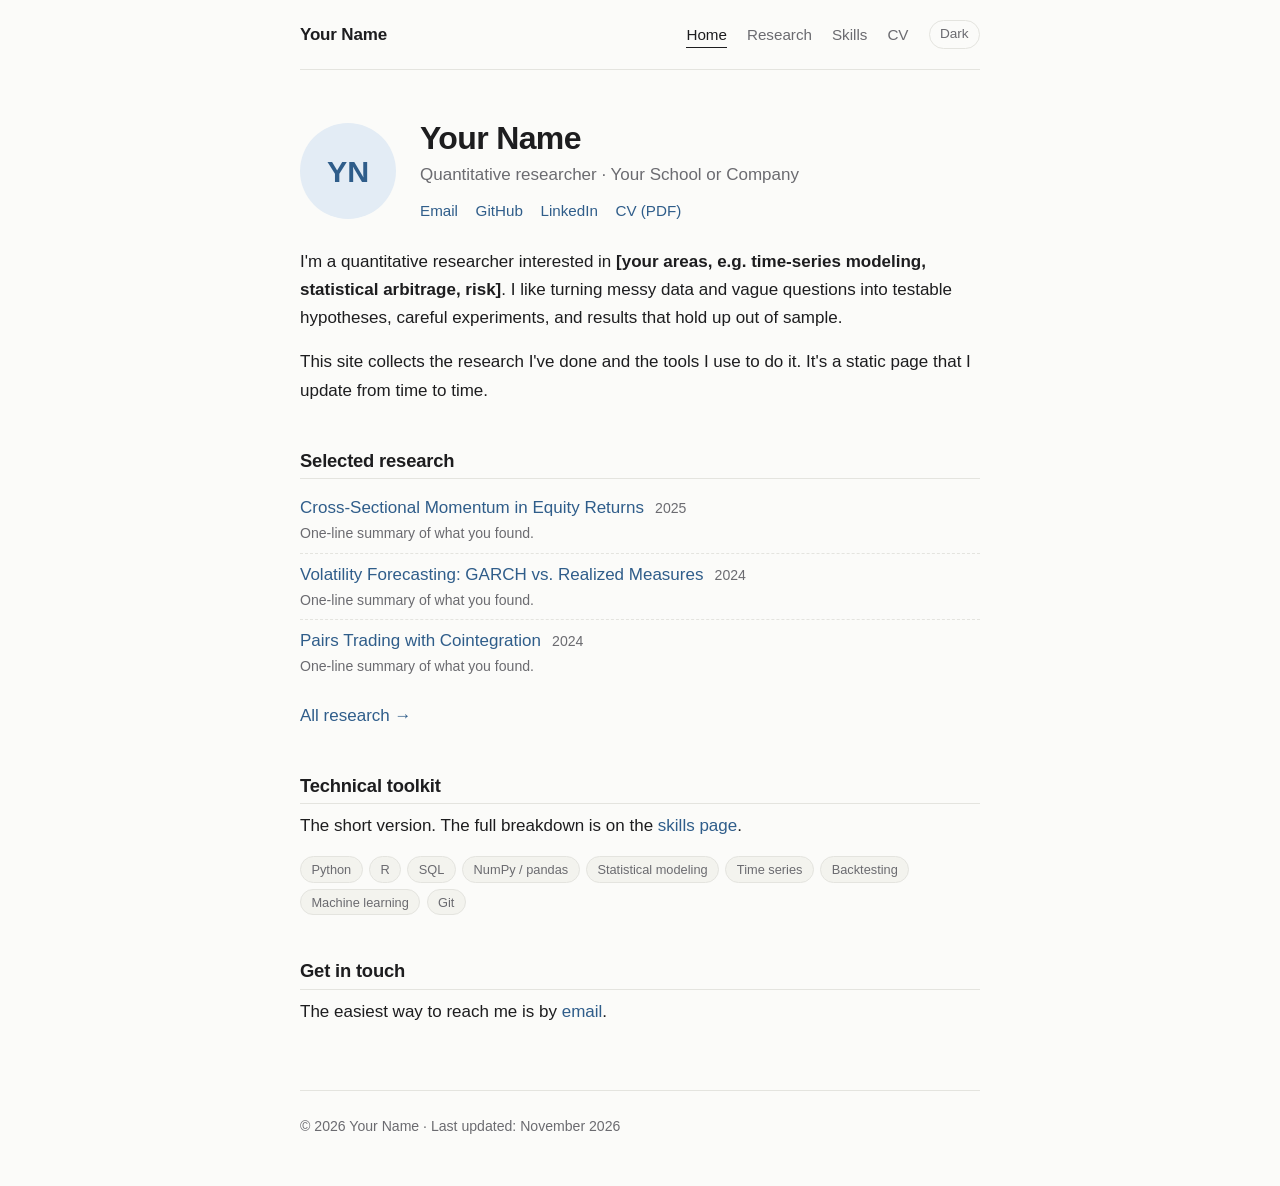
==== index.html @ b6598a7a "Add files via upload" ====
<!DOCTYPE html>
<html lang="en">
<head>
  <meta charset="utf-8">
  <meta name="viewport" content="width=device-width, initial-scale=1">
  <title>Your Name | Quantitative Research</title>
  <meta name="description" content="Quantitative researcher. Selected research and technical skills.">
  <meta name="color-scheme" content="light dark">
  <!-- Applies the saved light/dark choice before the page paints (prevents a flash) -->
  <script>try{var t=localStorage.getItem("theme");if(t)document.documentElement.setAttribute("data-theme",t)}catch(e){}</script>
  <link rel="stylesheet" href="styles.css">
</head>
<body>
<div class="wrap">

  <!-- ===== Top bar (same on every page) ===== -->
  <header class="topbar">
    <a class="brand" href="index.html">Your Name</a>
    <nav class="nav" aria-label="Main">
      <a href="index.html" aria-current="page">Home</a>
      <a href="research.html">Research</a>
      <a href="skills.html">Skills</a>
      <a href="cv.pdf">CV</a>
      <button id="theme-toggle" type="button" aria-label="Toggle light or dark theme">Dark</button>
    </nav>
  </header>

  <main>

    <!-- ===== Intro ===== -->
    <section class="hero">
      <div class="avatar" aria-hidden="true">
        YN
        <!-- Put your photo next to this file as avatar.jpg. If it is missing, the initials above show instead. -->
        <img src="avatar.jpg" alt="" onerror="this.style.display='none'">
      </div>
      <div>
        <h1>Your Name</h1>
        <p class="tagline">Quantitative researcher &middot; Your School or Company</p>
        <div class="links">
          <a href="mailto:you@example.com">Email</a>
          <a href="https://github.com/your-username">GitHub</a>
          <a href="https://www.linkedin.com/in/your-username">LinkedIn</a>
          <a href="cv.pdf">CV (PDF)</a>
        </div>
      </div>
    </section>

    <section>
      <!-- EDIT: two or three sentences about who you are and what you work on. -->
      <p>
        I'm a quantitative researcher interested in <strong>[your areas, e.g. time-series modeling,
        statistical arbitrage, risk]</strong>. I like turning messy data and vague questions into
        testable hypotheses, careful experiments, and results that hold up out of sample.
      </p>
      <p>
        This site collects the research I've done and the tools I use to do it. It's a static
        page that I update from time to time.
      </p>
    </section>

    <!-- ===== Selected research (copy entries from research.html) ===== -->
    <h2>Selected research</h2>
    <ul class="list">
      <li>
        <a href="research.html#momentum">Cross-Sectional Momentum in Equity Returns</a>
        <span class="when">2025</span>
        <div class="muted small">One-line summary of what you found.</div>
      </li>
      <li>
        <a href="research.html#volatility">Volatility Forecasting: GARCH vs. Realized Measures</a>
        <span class="when">2024</span>
        <div class="muted small">One-line summary of what you found.</div>
      </li>
      <li>
        <a href="research.html#pairs">Pairs Trading with Cointegration</a>
        <span class="when">2024</span>
        <div class="muted small">One-line summary of what you found.</div>
      </li>
    </ul>
    <p style="margin-top:1rem"><a href="research.html">All research &rarr;</a></p>

    <!-- ===== Toolkit snapshot ===== -->
    <h2>Technical toolkit</h2>
    <p>
      The short version. The full breakdown is on the <a href="skills.html">skills page</a>.
    </p>
    <ul class="tags">
      <li>Python</li>
      <li>R</li>
      <li>SQL</li>
      <li>NumPy / pandas</li>
      <li>Statistical modeling</li>
      <li>Time series</li>
      <li>Backtesting</li>
      <li>Machine learning</li>
      <li>Git</li>
    </ul>

    <!-- ===== Contact ===== -->
    <h2>Get in touch</h2>
    <p>
      The easiest way to reach me is by <a href="mailto:you@example.com">email</a>.
    </p>

  </main>

  <footer>
    &copy; <span id="year">2026</span> Your Name &middot; Last updated: <!-- EDIT --> November 2026
  </footer>
</div>
<script src="script.js"></script>
</body>
</html>
---- styles.css ----
/* ==========================================================
   Personal site styles
   Edit the colors in the :root block below to re-theme.
   ========================================================== */

:root {
  --bg: #fbfbf9;
  --fg: #1d1d1f;
  --muted: #6b6b70;
  --line: #e4e4df;
  --card: #f3f3ee;
  --accent: #2f5d8a;
  --accent-soft: #e3ecf5;
  --code-bg: #efefea;
  --radius: 10px;
  --font: -apple-system, BlinkMacSystemFont, "Segoe UI", Roboto, "Helvetica Neue", Arial, sans-serif;
  --mono: ui-monospace, SFMono-Regular, Menlo, Consolas, "Liberation Mono", monospace;
}

/* Dark theme: follows the OS unless the visitor picks one with the toggle */
:root[data-theme="dark"] {
  --bg: #151618;
  --fg: #e8e8ea;
  --muted: #9a9aa2;
  --line: #2a2b2f;
  --card: #1d1e21;
  --accent: #8db6e3;
  --accent-soft: #22303f;
  --code-bg: #232428;
}
@media (prefers-color-scheme: dark) {
  :root:not([data-theme="light"]) {
    --bg: #151618;
    --fg: #e8e8ea;
    --muted: #9a9aa2;
    --line: #2a2b2f;
    --card: #1d1e21;
    --accent: #8db6e3;
    --accent-soft: #22303f;
    --code-bg: #232428;
  }
}

* { box-sizing: border-box; }

html { scroll-behavior: smooth; }

body {
  margin: 0;
  background: var(--bg);
  color: var(--fg);
  font-family: var(--font);
  font-size: 17px;
  line-height: 1.65;
  -webkit-font-smoothing: antialiased;
}

.wrap {
  max-width: 720px;
  margin: 0 auto;
  padding: 0 1.25rem;
}

a {
  color: var(--accent);
  text-decoration: none;
  border-bottom: 1px solid transparent;
}
a:hover { border-bottom-color: var(--accent); }

h1, h2, h3 { line-height: 1.25; margin: 0 0 0.5rem; }
h1 { font-size: 2rem; letter-spacing: -0.02em; }
h2 {
  font-size: 1.15rem;
  margin-top: 2.75rem;
  padding-bottom: 0.4rem;
  border-bottom: 1px solid var(--line);
  letter-spacing: -0.01em;
}
h3 { font-size: 1.05rem; }

p { margin: 0 0 1rem; }

.muted { color: var(--muted); }
.small { font-size: 0.88rem; }

/* ---------- Top bar ---------- */
.topbar {
  display: flex;
  align-items: center;
  justify-content: space-between;
  gap: 1rem;
  padding: 1.25rem 0;
  border-bottom: 1px solid var(--line);
  flex-wrap: wrap;
}
.brand {
  font-weight: 650;
  color: var(--fg);
  letter-spacing: -0.01em;
  border-bottom: none;
}
.brand:hover { border-bottom: none; color: var(--accent); }

.nav { display: flex; align-items: center; gap: 1.25rem; flex-wrap: wrap; }
.nav a { color: var(--muted); font-size: 0.95rem; }
.nav a:hover, .nav a[aria-current="page"] { color: var(--fg); border-bottom-color: var(--fg); }

#theme-toggle {
  background: none;
  border: 1px solid var(--line);
  border-radius: 999px;
  color: var(--muted);
  cursor: pointer;
  font: inherit;
  font-size: 0.85rem;
  padding: 0.15rem 0.65rem;
}
#theme-toggle:hover { color: var(--fg); border-color: var(--muted); }

/* ---------- Hero ---------- */
.hero {
  display: flex;
  align-items: center;
  gap: 1.5rem;
  padding: 3rem 0 1.5rem;
}
.avatar {
  position: relative;
  flex: none;
  width: 96px;
  height: 96px;
  border-radius: 50%;
  background: var(--accent-soft);
  color: var(--accent);
  display: grid;
  place-items: center;
  font-size: 1.9rem;
  font-weight: 650;
  overflow: hidden;
}
.avatar img {
  position: absolute;
  inset: 0;
  width: 100%;
  height: 100%;
  object-fit: cover;
}
.hero h1 { margin-bottom: 0.15rem; }
.hero .tagline { color: var(--muted); margin: 0 0 0.6rem; }
.links { display: flex; flex-wrap: wrap; gap: 0.35rem 1.1rem; font-size: 0.95rem; }

@media (max-width: 520px) {
  .hero { flex-direction: column; align-items: flex-start; padding-top: 2rem; }
}

/* ---------- Tags / chips ---------- */
.tags { display: flex; flex-wrap: wrap; gap: 0.4rem; margin: 0.5rem 0 0; padding: 0; list-style: none; }
.tags li {
  background: var(--card);
  border: 1px solid var(--line);
  border-radius: 999px;
  font-size: 0.8rem;
  padding: 0.1rem 0.65rem;
  color: var(--muted);
}

/* ---------- Research entries ---------- */
.entry {
  padding: 1.5rem 0;
  border-bottom: 1px solid var(--line);
}
.entry:last-of-type { border-bottom: none; }
.entry .meta { color: var(--muted); font-size: 0.88rem; margin-bottom: 0.6rem; }
.entry .key {
  background: var(--accent-soft);
  border-radius: var(--radius);
  padding: 0.6rem 0.9rem;
  font-size: 0.95rem;
  margin: 0.75rem 0;
}
.entry .key strong { color: var(--accent); }
.entry-links { display: flex; flex-wrap: wrap; gap: 0.4rem 1rem; font-size: 0.92rem; margin-top: 0.75rem; }

details {
  border: 1px solid var(--line);
  border-radius: var(--radius);
  padding: 0.55rem 0.9rem;
  margin: 0.75rem 0 0;
  background: var(--card);
}
summary { cursor: pointer; font-size: 0.95rem; font-weight: 600; }
details[open] summary { margin-bottom: 0.5rem; }
details ul, details ol { margin: 0.25rem 0 0.5rem; padding-left: 1.2rem; }
details li { margin-bottom: 0.25rem; }

figure { margin: 1rem 0 0; }
figure img { max-width: 100%; border-radius: var(--radius); border: 1px solid var(--line); }
figcaption { color: var(--muted); font-size: 0.85rem; margin-top: 0.35rem; }

code {
  font-family: var(--mono);
  font-size: 0.88em;
  background: var(--code-bg);
  padding: 0.1em 0.35em;
  border-radius: 4px;
}
pre {
  background: var(--code-bg);
  border-radius: var(--radius);
  padding: 0.9rem 1rem;
  overflow-x: auto;
  font-size: 0.85rem;
}
pre code { background: none; padding: 0; }

/* ---------- Skills ---------- */
.skill-group { margin-bottom: 1.6rem; }
.skill-group h3 { margin-bottom: 0.1rem; }
.skill-group p { color: var(--muted); font-size: 0.92rem; margin-bottom: 0.2rem; }

/* ---------- Simple lists ---------- */
.list { list-style: none; padding: 0; margin: 0; }
.list li { padding: 0.45rem 0; border-bottom: 1px dashed var(--line); }
.list li:last-child { border-bottom: none; }
.list .when { color: var(--muted); font-size: 0.88rem; margin-left: 0.4rem; }

/* ---------- Footer ---------- */
footer {
  margin-top: 4rem;
  padding: 1.5rem 0 3rem;
  border-top: 1px solid var(--line);
  color: var(--muted);
  font-size: 0.88rem;
}

@media print {
  .topbar, #theme-toggle, footer { display: none; }
  body { font-size: 12pt; }
  details { border: none; }
}
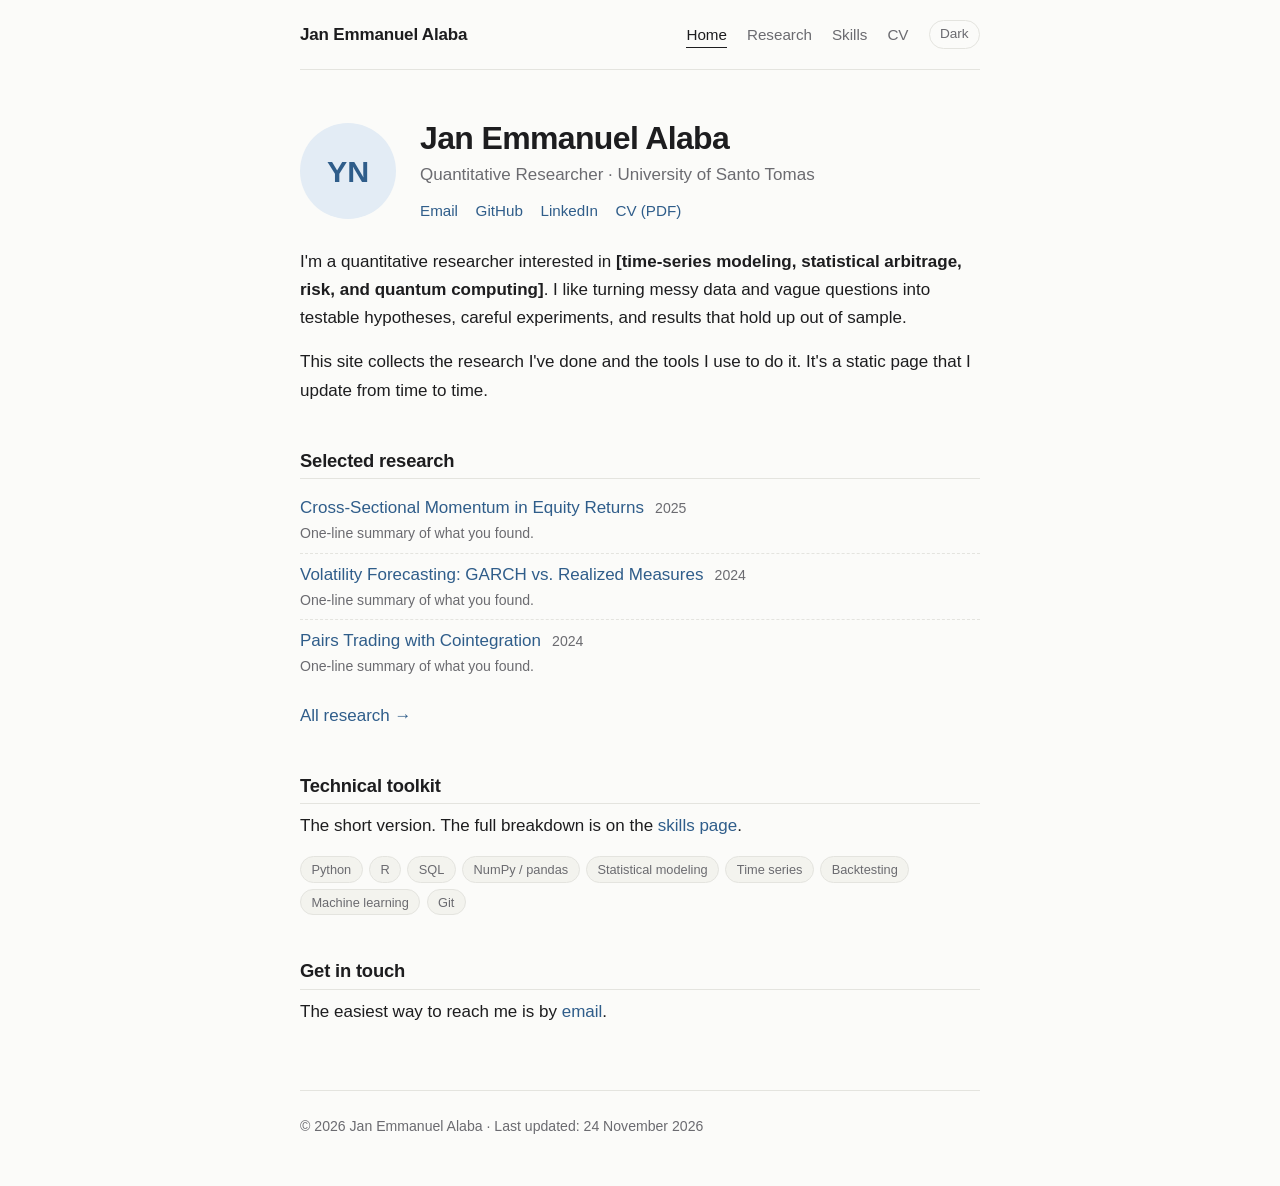
==== commit e0cd579d: "Update index.html" ====
--- a/index.html
+++ b/index.html
@@ -3,7 +3,7 @@
 <head>
   <meta charset="utf-8">
   <meta name="viewport" content="width=device-width, initial-scale=1">
-  <title>Your Name | Quantitative Research</title>
+  <title>Jan Emmanuel Alaba | Quantitative Researcher</title>
   <meta name="description" content="Quantitative researcher. Selected research and technical skills.">
   <meta name="color-scheme" content="light dark">
   <!-- Applies the saved light/dark choice before the page paints (prevents a flash) -->
@@ -15,7 +15,7 @@
 
   <!-- ===== Top bar (same on every page) ===== -->
   <header class="topbar">
-    <a class="brand" href="index.html">Your Name</a>
+    <a class="brand" href="index.html">Jan Emmanuel Alaba</a>
     <nav class="nav" aria-label="Main">
       <a href="index.html" aria-current="page">Home</a>
       <a href="research.html">Research</a>
@@ -35,12 +35,12 @@
         <img src="avatar.jpg" alt="" onerror="this.style.display='none'">
       </div>
       <div>
-        <h1>Your Name</h1>
-        <p class="tagline">Quantitative researcher &middot; Your School or Company</p>
+        <h1>Jan Emmanuel Alaba</h1>
+        <p class="tagline">Quantitative Researcher &middot; University of Santo Tomas</p>
         <div class="links">
-          <a href="mailto:you@example.com">Email</a>
-          <a href="https://github.com/your-username">GitHub</a>
-          <a href="https://www.linkedin.com/in/your-username">LinkedIn</a>
+          <a href="mailto:alabaemmanueljan@gmail.com">Email</a>
+          <a href="https://github.com/alabaemmanueljan-lab">GitHub</a>
+          <a href="https://www.linkedin.com/in/jan-emmanuel-alaba-b02884340/">LinkedIn</a>
           <a href="cv.pdf">CV (PDF)</a>
         </div>
       </div>
@@ -49,8 +49,8 @@
     <section>
       <!-- EDIT: two or three sentences about who you are and what you work on. -->
       <p>
-        I'm a quantitative researcher interested in <strong>[your areas, e.g. time-series modeling,
-        statistical arbitrage, risk]</strong>. I like turning messy data and vague questions into
+        I'm a quantitative researcher interested in <strong>[time-series modeling,
+        statistical arbitrage, risk, and quantum computing]</strong>. I like turning messy data and vague questions into
         testable hypotheses, careful experiments, and results that hold up out of sample.
       </p>
       <p>
@@ -100,13 +100,13 @@
     <!-- ===== Contact ===== -->
     <h2>Get in touch</h2>
     <p>
-      The easiest way to reach me is by <a href="mailto:you@example.com">email</a>.
+      The easiest way to reach me is by <a href="mailto:alabaemmanueljan@gmail.com">email</a>.
     </p>
 
   </main>
 
   <footer>
-    &copy; <span id="year">2026</span> Your Name &middot; Last updated: <!-- EDIT --> November 2026
+    &copy; <span id="year">2026</span> Jan Emmanuel Alaba &middot; Last updated: <!-- EDIT --> 24 November 2026
   </footer>
 </div>
 <script src="script.js"></script>
